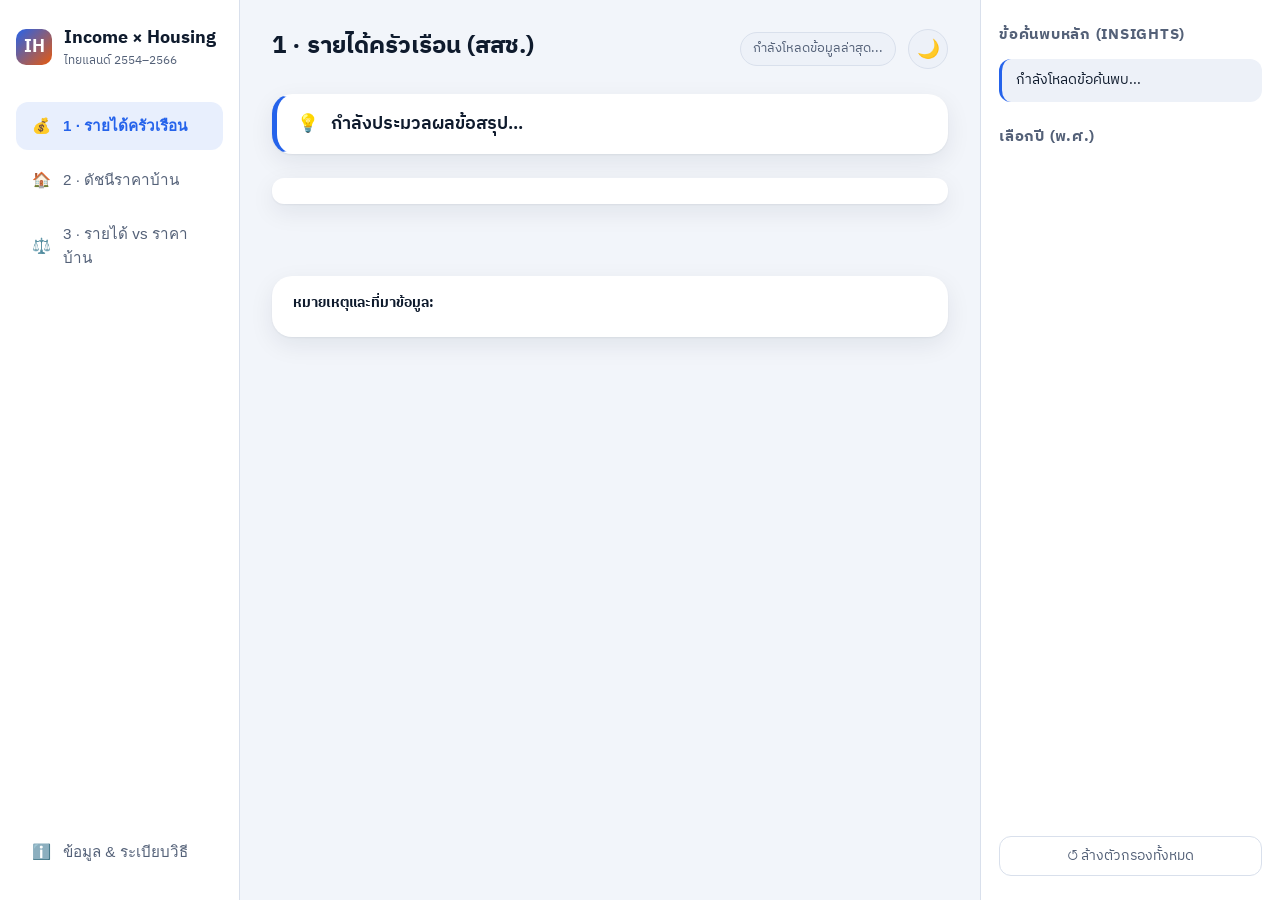
==== app/templates/index.html @ 07d0227c "Complete M1-M7 implementation: full FastAPI backend, interactive frontend, metrics, and test suite -" ====
<!DOCTYPE html>
<html lang="th" data-theme="dark">
<head>
  <meta charset="UTF-8">
  <meta name="viewport" content="width=device-width, initial-scale=1.0">
  <title>Income × Housing Dashboard — รายได้ครัวเรือน vs ดัชนีราคาบ้าน</title>
  
  <!-- Anti-flicker theme init -->
  <script>
    (function() {
      const saved = localStorage.getItem('ihd-theme');
      if (saved) {
        document.documentElement.setAttribute('data-theme', saved);
      } else if (window.matchMedia && window.matchMedia('(prefers-color-scheme: light)').matches) {
        document.documentElement.setAttribute('data-theme', 'light');
      }
    })();
  </script>

  <link rel="stylesheet" href="/static/css/tokens.css">
  <link rel="stylesheet" href="/static/css/app.css">
  
  <!-- Plotly.js CDN -->
  <script src="https://cdn.plot.ly/plotly-2.35.2.min.js" charset="utf-8"></script>
</head>
<body>
  <div class="app-container">
    <!-- ──────────────── Sidebar ──────────────── -->
    <aside class="sidebar">
      <a href="/" class="brand">
        <div class="brand-icon">IH</div>
        <div>
          <div>Income × Housing</div>
          <div style="font-size: 0.75rem; color: var(--text-muted); font-weight: 400;">ไทยแลนด์ 2554–2566</div>
        </div>
      </a>

      <nav>
        <ul class="nav-menu">
          <li>
            <button class="nav-item active" data-tab="1">
              <span>💰</span>
              <span>1 · รายได้ครัวเรือน</span>
            </button>
          </li>
          <li>
            <button class="nav-item" data-tab="2">
              <span>🏠</span>
              <span>2 · ดัชนีราคาบ้าน</span>
            </button>
          </li>
          <li>
            <button class="nav-item" data-tab="3">
              <span>⚖️</span>
              <span>3 · รายได้ vs ราคาบ้าน</span>
            </button>
          </li>
        </ul>
      </nav>

      <div class="sidebar-footer">
        <button class="nav-item" id="btn-info" onclick="document.getElementById('info-modal').showModal()">
          <span>ℹ️</span>
          <span>ข้อมูล & ระเบียบวิธี</span>
        </button>
      </div>
    </aside>

    <!-- ──────────────── Main Content ──────────────── -->
    <main class="main-content">
      <!-- Topbar -->
      <header class="topbar">
        <div class="topbar-left">
          <h1 class="tab-title" id="tab-title">1 · รายได้ครัวเรือน (สสช.)</h1>
          <div class="active-filter-chips" id="active-filter-chips">
            <!-- Dynamic filter chips rendered by app.js -->
          </div>
        </div>
        <div class="topbar-right">
          <span class="as-of-badge" id="as-of-badge">กำลังโหลดข้อมูลล่าสุด...</span>
          <button class="theme-toggle-btn" id="theme-toggle-btn" title="สลับธีม มืด/สว่าง" aria-label="สลับธีม">
            ☀️
          </button>
        </div>
      </header>

      <!-- Headline Banner -->
      <section class="headline-banner" id="headline-banner" aria-live="polite">
        <span>💡</span>
        <span id="headline-text">กำลังประมวลผลข้อสรุป...</span>
      </section>

      <!-- Filter Controls Toolbar -->
      <section class="filter-toolbar" id="filter-toolbar">
        <!-- Controls injected by app.js based on active tab -->
      </section>

      <!-- KPI Grid -->
      <section class="kpi-grid" id="kpi-container">
        <!-- KPI cards injected by app.js -->
      </section>

      <!-- Charts Grid -->
      <section class="charts-grid" id="charts-container">
        <!-- Plotly cards injected by app.js -->
      </section>

      <!-- Notes / Footnotes -->
      <footer class="notes-card" id="notes-card">
        <strong style="color: var(--text);">หมายเหตุและที่มาข้อมูล:</strong>
        <div id="notes-list"></div>
      </footer>
    </main>

    <!-- ──────────────── Right Insights Drawer ──────────────── -->
    <aside class="insights-sidebar">
      <div class="insights-section">
        <h2 class="insights-title">ข้อค้นพบหลัก (Insights)</h2>
        <ul class="insights-list" id="insights-list">
          <li class="insights-item">กำลังโหลดข้อค้นพบ...</li>
        </ul>
      </div>

      <div class="insights-section">
        <h2 class="insights-title">เลือกปี (พ.ศ.)</h2>
        <div class="year-chips-container" id="year-chips">
          <!-- Year chips injected by app.js -->
        </div>
      </div>

      <div class="insights-section" style="margin-top: auto;">
        <button class="clear-filters-btn" id="clear-filters-btn">
          ↺ ล้างตัวกรองทั้งหมด
        </button>
      </div>
    </aside>
  </div>

  <!-- ──────────────── Info Modal ──────────────── -->
  <dialog id="info-modal" style="background: var(--surface); color: var(--text); border: 1px solid var(--border); border-radius: var(--radius-card); padding: 24px; max-width: 600px; margin: auto; box-shadow: var(--shadow-lg);">
    <div style="display: flex; justify-content: space-between; align-items: center; margin-bottom: 16px;">
      <h2 style="font-size: 1.25rem;">ข้อมูลและระเบียบวิธีวิจัย</h2>
      <button onclick="document.getElementById('info-modal').close()" style="background: none; border: none; font-size: 1.5rem; color: var(--text); cursor: pointer;">&times;</button>
    </div>
    <div style="font-size: 0.9rem; color: var(--text-muted); line-height: 1.6; display: flex; flex-direction: column; gap: 12px;">
      <p><strong>1. รายได้ครัวเรือน:</strong> ข้อมูลจากการสำรวจภาวะเศรษฐกิจและสังคมของครัวเรือน (SES) โดยสำนักงานสถิติแห่งชาติ (สสช.) ทุก 2 ปี (8 รอบ 2554–2568) แสดงเป็นรายได้เฉลี่ยต่อเดือนต่อครัวเรือนในราคาตามปี (nominal)</p>
      <p><strong>2. ดัชนีราคาที่อยู่อาศัย:</strong> จัดทำโดยธนาคารแห่งประเทศไทย (ธปท.) ฐาน 2554 = 100 ใช้ Hedonic regression แบบเฉลี่ยเคลื่อนที่ 3 เดือน</p>
      <p><strong>3. การเปรียบเทียบ:</strong> คำนวณเป็นดัชนีราคาต่อรายได้ (Price-to-Income Index) โดย rebase ให้ปีต้นช่วง = 100 หากมากกว่า 100 แสดงว่าราคาบ้านโตเร็วกว่ารายได้ ("ซื้อยากขึ้น")</p>
      <p style="color: var(--warning);"><strong>ข้อควรระวัง:</strong> ข้อมูลนี้เปรียบเทียบอัตราการเติบโต ไม่ใช่ระดับราคาบ้านเป็นบาท จึงไม่สามารถคำนวณจำนวนปีของรายได้ที่ต้องใช้ซื้อบ้านได้</p>
    </div>
  </dialog>

  <script src="/static/js/app.js"></script>
</body>
</html>
---- static/css/tokens.css ----
/* Design tokens for Income × Housing Dashboard */
@import url('https://fonts.googleapis.com/css2?family=IBM+Plex+Sans+Thai:wght@300;400;500;600;700&display=swap');

:root {
  --font-family: 'IBM Plex Sans Thai', 'Noto Sans Thai', 'Sarabun', system-ui, -apple-system, sans-serif;
  --radius-card: 20px;
  --radius-btn: 12px;
  --radius-chip: 9999px;
  --radius-sm: 8px;
  --transition-fast: 150ms cubic-bezier(0.4, 0, 0.2, 1);
  --shadow-sm: 0 1px 2px rgba(15, 27, 45, 0.06);
  --shadow-lg: 0 8px 24px rgba(15, 27, 45, 0.08);
}

[data-theme="dark"] {
  --bg: #0E1116;
  --surface: #161B22;
  --surface-2: #1D232C;
  --border: #2B3340;
  --text: #EEF1F6;
  --text-muted: #9AA6B8;
  --blue: #4F8FF7;
  --blue-strong: #2F6FEB;
  --blue-soft: rgba(79, 143, 247, 0.16);
  --orange: #FF7A2E;
  --orange-soft: rgba(255, 122, 46, 0.16);
  --positive: #34D399;
  --negative: #F87171;
  --warning: #FBBF24;
  --focus: #7DB0FF;
  --card-border: 1px solid var(--border);
  --card-shadow: none;
}

[data-theme="light"] {
  --bg: #F2F5FA;
  --surface: #FFFFFF;
  --surface-2: #EDF1F8;
  --border: #D9E0EC;
  --text: #0F1B2D;
  --text-muted: #546178;
  --blue: #2563EB;
  --blue-strong: #1D4ED8;
  --blue-soft: rgba(37, 99, 235, 0.10);
  --orange: #E8590C;
  --orange-soft: rgba(232, 89, 12, 0.10);
  --positive: #059669;
  --negative: #DC2626;
  --warning: #B45309;
  --focus: #1D4ED8;
  --card-border: 1px solid transparent;
  --card-shadow: var(--shadow-sm), var(--shadow-lg);
}

* {
  box-sizing: border-box;
  margin: 0;
  padding: 0;
}

body {
  font-family: var(--font-family);
  background-color: var(--bg);
  color: var(--text);
  line-height: 1.5;
  transition: background-color var(--transition-fast), color var(--transition-fast);
  -webkit-font-smoothing: antialiased;
}

.tabular-nums {
  font-variant-numeric: tabular-nums;
}
---- static/css/app.css ----
/* Application Styles */

/* ──────────────── App Layout ──────────────── */
.app-container {
  display: grid;
  grid-template-columns: 240px 1fr 300px;
  min-height: 100vh;
}

@media (max-width: 1279px) {
  .app-container {
    grid-template-columns: 72px 1fr 280px;
  }
}

@media (max-width: 1023px) {
  .app-container {
    grid-template-columns: 1fr;
  }
}

/* ──────────────── Sidebar ──────────────── */
.sidebar {
  background-color: var(--surface);
  border-right: 1px solid var(--border);
  padding: 24px 16px;
  display: flex;
  flex-direction: column;
  gap: 32px;
  position: sticky;
  top: 0;
  height: 100vh;
  z-index: 10;
}

.brand {
  display: flex;
  align-items: center;
  gap: 12px;
  font-weight: 700;
  font-size: 1.15rem;
  color: var(--text);
  text-decoration: none;
}

.brand-icon {
  width: 36px;
  height: 36px;
  border-radius: 10px;
  background: linear-gradient(135deg, var(--blue), var(--orange));
  display: flex;
  align-items: center;
  justify-content: center;
  color: white;
  font-weight: 700;
  font-size: 1.1rem;
}

.nav-menu {
  display: flex;
  flex-direction: column;
  gap: 6px;
  list-style: none;
}

.nav-item {
  display: flex;
  align-items: center;
  gap: 12px;
  padding: 12px 16px;
  border-radius: var(--radius-btn);
  color: var(--text-muted);
  text-decoration: none;
  font-weight: 500;
  font-size: 0.95rem;
  cursor: pointer;
  border: none;
  background: transparent;
  width: 100%;
  text-align: left;
  transition: all var(--transition-fast);
}

.nav-item:hover {
  background-color: var(--surface-2);
  color: var(--text);
}

.nav-item.active {
  background-color: var(--blue-soft);
  color: var(--blue);
  font-weight: 600;
}

.sidebar-footer {
  margin-top: auto;
  display: flex;
  flex-direction: column;
  gap: 8px;
}

/* ──────────────── Main Content ──────────────── */
.main-content {
  padding: 28px 32px;
  display: flex;
  flex-direction: column;
  gap: 24px;
  max-width: 1300px;
  overflow-x: hidden;
}

@media (max-width: 768px) {
  .main-content {
    padding: 16px;
  }
}

/* Top bar */
.topbar {
  display: flex;
  align-items: center;
  justify-content: space-between;
  flex-wrap: wrap;
  gap: 16px;
}

.topbar-left {
  display: flex;
  flex-direction: column;
  gap: 6px;
}

.tab-title {
  font-size: 1.5rem;
  font-weight: 700;
  color: var(--text);
}

.active-filter-chips {
  display: flex;
  flex-wrap: wrap;
  gap: 8px;
  align-items: center;
}

.chip {
  display: inline-flex;
  align-items: center;
  gap: 6px;
  padding: 4px 12px;
  background-color: var(--surface-2);
  border: 1px solid var(--border);
  border-radius: var(--radius-chip);
  font-size: 0.85rem;
  color: var(--text);
}

.chip-blue {
  background-color: var(--blue-soft);
  color: var(--blue);
  border-color: transparent;
}

.chip-orange {
  background-color: var(--orange-soft);
  color: var(--orange);
  border-color: transparent;
}

.chip-remove {
  cursor: pointer;
  background: none;
  border: none;
  color: inherit;
  font-size: 1rem;
  line-height: 1;
  padding: 0 2px;
  border-radius: 50%;
}

.chip-remove:hover {
  background-color: rgba(0, 0, 0, 0.15);
}

.topbar-right {
  display: flex;
  align-items: center;
  gap: 12px;
}

.as-of-badge {
  font-size: 0.8rem;
  color: var(--text-muted);
  background-color: var(--surface-2);
  padding: 6px 12px;
  border-radius: var(--radius-chip);
  border: 1px solid var(--border);
}

.theme-toggle-btn {
  background: var(--surface-2);
  border: 1px solid var(--border);
  color: var(--text);
  width: 40px;
  height: 40px;
  border-radius: 50%;
  cursor: pointer;
  display: flex;
  align-items: center;
  justify-content: center;
  font-size: 1.15rem;
  transition: all var(--transition-fast);
}

.theme-toggle-btn:hover {
  background-color: var(--border);
}

/* Headline banner */
.headline-banner {
  background-color: var(--surface);
  border: var(--card-border);
  box-shadow: var(--card-shadow);
  border-radius: var(--radius-card);
  padding: 16px 20px;
  border-left: 5px solid var(--blue);
  font-size: 1.1rem;
  font-weight: 600;
  color: var(--text);
  display: flex;
  align-items: center;
  gap: 12px;
}

/* Filter Controls Toolbar */
.filter-toolbar {
  display: flex;
  flex-wrap: wrap;
  gap: 12px;
  align-items: center;
  padding: 12px 16px;
  background-color: var(--surface);
  border: var(--card-border);
  box-shadow: var(--card-shadow);
  border-radius: var(--radius-btn);
}

.filter-group {
  display: flex;
  align-items: center;
  gap: 8px;
}

.filter-label {
  font-size: 0.85rem;
  font-weight: 500;
  color: var(--text-muted);
}

.filter-select {
  background-color: var(--surface-2);
  border: 1px solid var(--border);
  color: var(--text);
  padding: 6px 12px;
  border-radius: var(--radius-btn);
  font-family: inherit;
  font-size: 0.85rem;
  cursor: pointer;
  outline: none;
}

.filter-select:focus-visible {
  border-color: var(--focus);
  outline: 2px solid var(--focus);
}

/* ──────────────── KPI Grid ──────────────── */
.kpi-grid {
  display: grid;
  grid-template-columns: repeat(4, 1fr) 220px;
  gap: 16px;
}

@media (max-width: 1200px) {
  .kpi-grid {
    grid-template-columns: repeat(2, 1fr);
  }
}

@media (max-width: 640px) {
  .kpi-grid {
    grid-template-columns: 1fr;
  }
}

.kpi-card {
  background-color: var(--surface);
  border: var(--card-border);
  box-shadow: var(--card-shadow);
  border-radius: var(--radius-card);
  padding: 20px;
  display: flex;
  flex-direction: column;
  gap: 8px;
  position: relative;
  overflow: hidden;
}

.kpi-header {
  display: flex;
  align-items: center;
  justify-content: space-between;
}

.kpi-label {
  font-size: 0.85rem;
  color: var(--text-muted);
  font-weight: 500;
}

.kpi-value-row {
  display: flex;
  align-items: baseline;
  gap: 8px;
}

.kpi-value {
  font-size: 1.75rem;
  font-weight: 700;
  color: var(--text);
}

.kpi-unit {
  font-size: 0.85rem;
  color: var(--text-muted);
}

.kpi-delta {
  display: inline-flex;
  align-items: center;
  gap: 4px;
  font-size: 0.8rem;
  font-weight: 600;
  padding: 2px 8px;
  border-radius: var(--radius-chip);
}

.delta-up {
  background-color: rgba(52, 211, 153, 0.15);
  color: var(--positive);
}

.delta-down {
  background-color: rgba(248, 113, 113, 0.15);
  color: var(--negative);
}

.ring-card {
  background-color: var(--surface);
  border: var(--card-border);
  box-shadow: var(--card-shadow);
  border-radius: var(--radius-card);
  padding: 20px;
  display: flex;
  flex-direction: column;
  align-items: center;
  justify-content: center;
  text-align: center;
  gap: 8px;
}

.ring-value {
  font-size: 2rem;
  font-weight: 700;
  color: var(--blue);
}

.ring-label {
  font-size: 0.85rem;
  color: var(--text-muted);
  font-weight: 500;
}

/* ──────────────── Charts Grid ──────────────── */
.charts-grid {
  display: grid;
  grid-template-columns: repeat(2, 1fr);
  gap: 20px;
}

@media (max-width: 900px) {
  .charts-grid {
    grid-template-columns: 1fr;
  }
}

.chart-card {
  background-color: var(--surface);
  border: var(--card-border);
  box-shadow: var(--card-shadow);
  border-radius: var(--radius-card);
  padding: 20px;
  display: flex;
  flex-direction: column;
  gap: 12px;
  min-height: 440px;
  position: relative;
}

.chart-card-full {
  grid-column: 1 / -1;
}

.chart-header {
  display: flex;
  align-items: center;
  justify-content: space-between;
  gap: 12px;
}

.chart-title {
  font-size: 1.05rem;
  font-weight: 600;
  color: var(--text);
}

.chart-actions {
  display: flex;
  gap: 6px;
}

.btn-tool {
  background-color: var(--surface-2);
  border: 1px solid var(--border);
  color: var(--text-muted);
  font-family: inherit;
  font-size: 0.8rem;
  font-weight: 500;
  padding: 4px 10px;
  border-radius: var(--radius-btn);
  cursor: pointer;
  display: inline-flex;
  align-items: center;
  gap: 4px;
  transition: all var(--transition-fast);
}

.btn-tool:hover {
  background-color: var(--border);
  color: var(--text);
}

.btn-tool.active {
  background-color: var(--blue-soft);
  color: var(--blue);
  border-color: var(--blue);
}

/* Collapsible summary */
.summary-panel {
  background-color: var(--surface-2);
  border: 1px solid var(--border);
  border-radius: var(--radius-btn);
  padding: 14px 16px;
  display: flex;
  flex-direction: column;
  gap: 8px;
  font-size: 0.9rem;
}

.summary-headline {
  font-weight: 600;
  color: var(--text);
}

.summary-bullets {
  list-style-type: disc;
  padding-left: 20px;
  color: var(--text-muted);
}

.summary-caution {
  font-size: 0.8rem;
  color: var(--warning);
  display: flex;
  align-items: center;
  gap: 6px;
  margin-top: 4px;
}

.plotly-container {
  width: 100%;
  flex: 1;
  min-height: 350px;
}

/* Table View */
.table-container {
  width: 100%;
  overflow-x: auto;
  max-height: 380px;
  border-radius: var(--radius-sm);
  border: 1px solid var(--border);
  display: none;
}

.table-container.active {
  display: block;
}

.data-table {
  width: 100%;
  border-collapse: collapse;
  font-size: 0.85rem;
  text-align: left;
}

.data-table th {
  background-color: var(--surface-2);
  color: var(--text);
  padding: 10px 14px;
  font-weight: 600;
  position: sticky;
  top: 0;
  border-bottom: 1px solid var(--border);
}

.data-table td {
  padding: 8px 14px;
  border-bottom: 1px solid var(--border);
  color: var(--text-muted);
}

.data-table tr:hover td {
  background-color: var(--surface-2);
  color: var(--text);
}

/* Notice for empty / unavailable series */
.empty-notice {
  background-color: rgba(248, 113, 113, 0.1);
  border: 1px dashed var(--negative);
  color: var(--negative);
  border-radius: var(--radius-btn);
  padding: 14px 16px;
  font-size: 0.9rem;
  text-align: center;
  margin-top: 8px;
}

/* ──────────────── Right Drawer / Insights Panel ──────────────── */
.insights-sidebar {
  background-color: var(--surface);
  border-left: 1px solid var(--border);
  padding: 24px 18px;
  display: flex;
  flex-direction: column;
  gap: 24px;
  height: 100vh;
  position: sticky;
  top: 0;
  overflow-y: auto;
}

.insights-section {
  display: flex;
  flex-direction: column;
  gap: 12px;
}

.insights-title {
  font-size: 0.95rem;
  font-weight: 700;
  text-transform: uppercase;
  letter-spacing: 0.05em;
  color: var(--text-muted);
}

.insights-list {
  display: flex;
  flex-direction: column;
  gap: 10px;
  list-style: none;
}

.insights-item {
  background-color: var(--surface-2);
  border-radius: var(--radius-btn);
  padding: 12px 14px;
  font-size: 0.85rem;
  line-height: 1.4;
  color: var(--text);
  border-left: 3px solid var(--blue);
}

.year-chips-container {
  display: flex;
  flex-wrap: wrap;
  gap: 6px;
}

.year-chip {
  padding: 6px 10px;
  border-radius: var(--radius-btn);
  border: 1px solid var(--border);
  background-color: var(--surface-2);
  color: var(--text-muted);
  font-size: 0.8rem;
  cursor: pointer;
  font-weight: 500;
  transition: all var(--transition-fast);
}

.year-chip:hover {
  background-color: var(--border);
  color: var(--text);
}

.year-chip.active {
  background-color: var(--blue);
  color: white;
  border-color: var(--blue);
  font-weight: 600;
}

.clear-filters-btn {
  background-color: transparent;
  border: 1px solid var(--border);
  color: var(--text-muted);
  padding: 8px 12px;
  border-radius: var(--radius-btn);
  font-family: inherit;
  font-size: 0.85rem;
  cursor: pointer;
  transition: all var(--transition-fast);
}

.clear-filters-btn:hover {
  background-color: var(--surface-2);
  color: var(--text);
}

/* ──────────────── Notes & Modal ──────────────── */
.notes-card {
  background-color: var(--surface);
  border: var(--card-border);
  box-shadow: var(--card-shadow);
  border-radius: var(--radius-card);
  padding: 16px 20px;
  font-size: 0.85rem;
  color: var(--text-muted);
  display: flex;
  flex-direction: column;
  gap: 6px;
}

/* Accessible focus ring */
button:focus-visible, select:focus-visible, a:focus-visible {
  outline: 2px solid var(--focus);
  outline-offset: 2px;
}
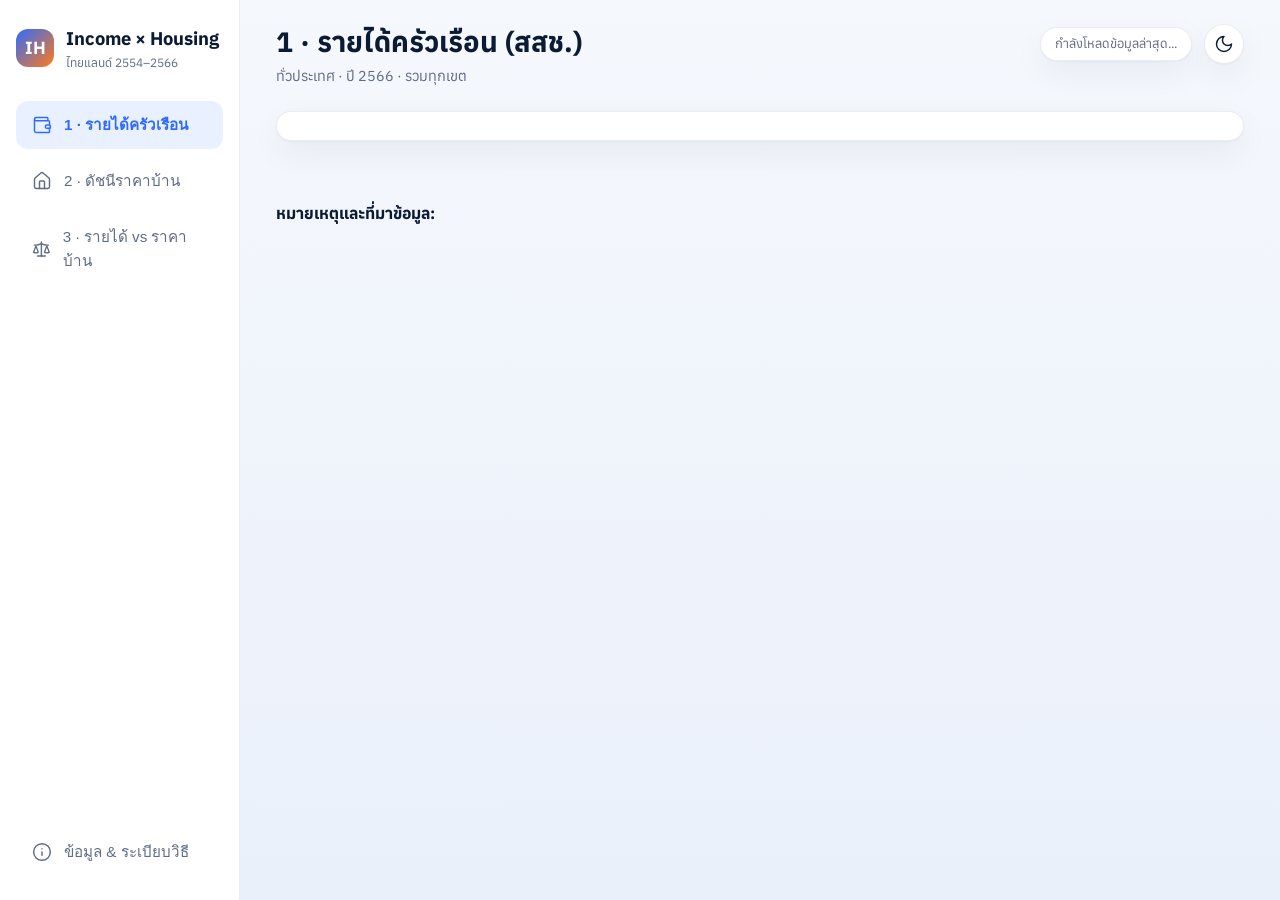
==== commit c5f66eae: "feat: complete Round 2 redesign (Design v2, bug fixes, Tab 3 overhaul, zero emojis, visual verificat" ====
--- a/app/templates/index.html
+++ b/app/templates/index.html
@@ -28,7 +28,7 @@
     <!-- ──────────────── Sidebar ──────────────── -->
     <aside class="sidebar">
       <a href="/" class="brand">
-        <div class="brand-icon">IH</div>
+        <div class="brand-icon-box">IH</div>
         <div>
           <div>Income × Housing</div>
           <div style="font-size: 0.75rem; color: var(--text-muted); font-weight: 400;">ไทยแลนด์ 2554–2566</div>
@@ -39,19 +39,19 @@
         <ul class="nav-menu">
           <li>
             <button class="nav-item active" data-tab="1">
-              <span>💰</span>
+              <svg class="nav-icon" viewBox="0 0 24 24" fill="none" stroke="currentColor" stroke-width="1.75" stroke-linecap="round" stroke-linejoin="round" aria-hidden="true"><path d="M19 7V4a1 1 0 0 0-1-1H5a2 2 0 0 0 0 4h15a1 1 0 0 1 1 1v4h-3a2 2 0 0 0 0 4h3a1 1 0 0 0 1-1v-2a1 1 0 0 0-1-1"/><path d="M3 5v14a2 2 0 0 0 2 2h15a1 1 0 0 0 1-1v-4"/></svg>
               <span>1 · รายได้ครัวเรือน</span>
             </button>
           </li>
           <li>
             <button class="nav-item" data-tab="2">
-              <span>🏠</span>
+              <svg class="nav-icon" viewBox="0 0 24 24" fill="none" stroke="currentColor" stroke-width="1.75" stroke-linecap="round" stroke-linejoin="round" aria-hidden="true"><path d="M15 21v-8a1 1 0 0 0-1-1h-4a1 1 0 0 0-1 1v8"/><path d="M3 10a2 2 0 0 1 .709-1.528l7-5.999a2 2 0 0 1 2.582 0l7 5.999A2 2 0 0 1 21 10v9a2 2 0 0 1-2 2H5a2 2 0 0 1-2-2z"/></svg>
               <span>2 · ดัชนีราคาบ้าน</span>
             </button>
           </li>
           <li>
             <button class="nav-item" data-tab="3">
-              <span>⚖️</span>
+              <svg class="nav-icon" viewBox="0 0 24 24" fill="none" stroke="currentColor" stroke-width="1.75" stroke-linecap="round" stroke-linejoin="round" aria-hidden="true"><path d="m16 16 3-8 3 8c-.87.65-1.92 1-3 1s-2.13-.35-3-1Z"/><path d="m2 16 3-8 3 8c-.87.65-1.92 1-3 1s-2.13-.35-3-1Z"/><path d="M7 21h10"/><path d="M12 3v18"/><path d="M3 7h2c2 0 5-1 7-2 2 1 5 2 7 2h2"/></svg>
               <span>3 · รายได้ vs ราคาบ้าน</span>
             </button>
           </li>
@@ -60,7 +60,7 @@
 
       <div class="sidebar-footer">
         <button class="nav-item" id="btn-info" onclick="document.getElementById('info-modal').showModal()">
-          <span>ℹ️</span>
+          <svg class="nav-icon" viewBox="0 0 24 24" fill="none" stroke="currentColor" stroke-width="1.75" stroke-linecap="round" stroke-linejoin="round" aria-hidden="true"><circle cx="12" cy="12" r="10"/><path d="M12 16v-4"/><path d="M12 8h.01"/></svg>
           <span>ข้อมูล & ระเบียบวิธี</span>
         </button>
       </div>
@@ -72,37 +72,28 @@
       <header class="topbar">
         <div class="topbar-left">
           <h1 class="tab-title" id="tab-title">1 · รายได้ครัวเรือน (สสช.)</h1>
-          <div class="active-filter-chips" id="active-filter-chips">
-            <!-- Dynamic filter chips rendered by app.js -->
-          </div>
+          <div class="tab-status-line" id="tab-status-line">ทั่วประเทศ · ปี 2566 · รวมทุกเขต</div>
         </div>
         <div class="topbar-right">
           <span class="as-of-badge" id="as-of-badge">กำลังโหลดข้อมูลล่าสุด...</span>
           <button class="theme-toggle-btn" id="theme-toggle-btn" title="สลับธีม มืด/สว่าง" aria-label="สลับธีม">
-            ☀️
           </button>
         </div>
       </header>
 
-      <!-- Headline Banner -->
-      <section class="headline-banner" id="headline-banner" aria-live="polite">
-        <span>💡</span>
-        <span id="headline-text">กำลังประมวลผลข้อสรุป...</span>
-      </section>
-
-      <!-- Filter Controls Toolbar -->
-      <section class="filter-toolbar" id="filter-toolbar">
-        <!-- Controls injected by app.js based on active tab -->
+      <!-- Sticky Control Bar -->
+      <section class="control-bar" id="control-bar">
+        <!-- Controls rendered dynamically by app.js -->
       </section>
 
       <!-- KPI Grid -->
       <section class="kpi-grid" id="kpi-container">
-        <!-- KPI cards injected by app.js -->
+        <!-- KPI cards rendered dynamically by app.js -->
       </section>
 
-      <!-- Charts Grid -->
-      <section class="charts-grid" id="charts-container">
-        <!-- Plotly cards injected by app.js -->
+      <!-- Charts Grid / Container -->
+      <section class="charts-container" id="charts-container">
+        <!-- Charts rendered dynamically by app.js -->
       </section>
 
       <!-- Notes / Footnotes -->
@@ -111,42 +102,19 @@
         <div id="notes-list"></div>
       </footer>
     </main>
-
-    <!-- ──────────────── Right Insights Drawer ──────────────── -->
-    <aside class="insights-sidebar">
-      <div class="insights-section">
-        <h2 class="insights-title">ข้อค้นพบหลัก (Insights)</h2>
-        <ul class="insights-list" id="insights-list">
-          <li class="insights-item">กำลังโหลดข้อค้นพบ...</li>
-        </ul>
-      </div>
-
-      <div class="insights-section">
-        <h2 class="insights-title">เลือกปี (พ.ศ.)</h2>
-        <div class="year-chips-container" id="year-chips">
-          <!-- Year chips injected by app.js -->
-        </div>
-      </div>
-
-      <div class="insights-section" style="margin-top: auto;">
-        <button class="clear-filters-btn" id="clear-filters-btn">
-          ↺ ล้างตัวกรองทั้งหมด
-        </button>
-      </div>
-    </aside>
   </div>
 
   <!-- ──────────────── Info Modal ──────────────── -->
   <dialog id="info-modal" style="background: var(--surface); color: var(--text); border: 1px solid var(--border); border-radius: var(--radius-card); padding: 24px; max-width: 600px; margin: auto; box-shadow: var(--shadow-lg);">
     <div style="display: flex; justify-content: space-between; align-items: center; margin-bottom: 16px;">
       <h2 style="font-size: 1.25rem;">ข้อมูลและระเบียบวิธีวิจัย</h2>
-      <button onclick="document.getElementById('info-modal').close()" style="background: none; border: none; font-size: 1.5rem; color: var(--text); cursor: pointer;">&times;</button>
+      <button onclick="document.getElementById('info-modal').close()" style="background: none; border: none; font-size: 1.5rem; color: var(--text); cursor: pointer;" aria-label="ปิด">&times;</button>
     </div>
     <div style="font-size: 0.9rem; color: var(--text-muted); line-height: 1.6; display: flex; flex-direction: column; gap: 12px;">
       <p><strong>1. รายได้ครัวเรือน:</strong> ข้อมูลจากการสำรวจภาวะเศรษฐกิจและสังคมของครัวเรือน (SES) โดยสำนักงานสถิติแห่งชาติ (สสช.) ทุก 2 ปี (8 รอบ 2554–2568) แสดงเป็นรายได้เฉลี่ยต่อเดือนต่อครัวเรือนในราคาตามปี (nominal)</p>
       <p><strong>2. ดัชนีราคาที่อยู่อาศัย:</strong> จัดทำโดยธนาคารแห่งประเทศไทย (ธปท.) ฐาน 2554 = 100 ใช้ Hedonic regression แบบเฉลี่ยเคลื่อนที่ 3 เดือน</p>
       <p><strong>3. การเปรียบเทียบ:</strong> คำนวณเป็นดัชนีราคาต่อรายได้ (Price-to-Income Index) โดย rebase ให้ปีต้นช่วง = 100 หากมากกว่า 100 แสดงว่าราคาบ้านโตเร็วกว่ารายได้ ("ซื้อยากขึ้น")</p>
-      <p style="color: var(--warning);"><strong>ข้อควรระวัง:</strong> ข้อมูลนี้เปรียบเทียบอัตราการเติบโต ไม่ใช่ระดับราคาบ้านเป็นบาท จึงไม่สามารถคำนวณจำนวนปีของรายได้ที่ต้องใช้ซื้อบ้านได้</p>
+      <p style="color: var(--danger, #E5484D);"><strong>ข้อควรระวัง:</strong> ข้อมูลนี้เปรียบเทียบอัตราการเติบโต ไม่ใช่ระดับราคาบ้านเป็นบาท จึงไม่สามารถคำนวณจำนวนปีของรายได้ที่ต้องใช้ซื้อบ้านได้</p>
     </div>
   </dialog>
 
--- a/static/css/tokens.css
+++ b/static/css/tokens.css
@@ -1,55 +1,59 @@
-/* Design tokens for Income × Housing Dashboard */
-@import url('https://fonts.googleapis.com/css2?family=IBM+Plex+Sans+Thai:wght@300;400;500;600;700&display=swap');
+/* Design tokens v2 for Income × Housing Dashboard */
+@import url('https://fonts.googleapis.com/css2?family=Anuphan:wght@400;500;600;700&display=swap');
 
 :root {
-  --font-family: 'IBM Plex Sans Thai', 'Noto Sans Thai', 'Sarabun', system-ui, -apple-system, sans-serif;
-  --radius-card: 20px;
-  --radius-btn: 12px;
+  --font-family: 'Anuphan', 'Noto Sans Thai', 'Sarabun', system-ui, -apple-system, sans-serif;
+  --radius-card: 24px;
+  --radius-icon: 12px;
+  --radius-btn: 9999px;
   --radius-chip: 9999px;
   --radius-sm: 8px;
-  --transition-fast: 150ms cubic-bezier(0.4, 0, 0.2, 1);
-  --shadow-sm: 0 1px 2px rgba(15, 27, 45, 0.06);
-  --shadow-lg: 0 8px 24px rgba(15, 27, 45, 0.08);
+  --transition-fast: 180ms cubic-bezier(0.4, 0, 0.2, 1);
+  --shadow-light: 0 1px 2px rgba(11, 27, 52, 0.04), 0 12px 32px rgba(11, 27, 52, 0.06);
 }
 
 [data-theme="dark"] {
-  --bg: #0E1116;
-  --surface: #161B22;
-  --surface-2: #1D232C;
-  --border: #2B3340;
-  --text: #EEF1F6;
-  --text-muted: #9AA6B8;
-  --blue: #4F8FF7;
-  --blue-strong: #2F6FEB;
-  --blue-soft: rgba(79, 143, 247, 0.16);
-  --orange: #FF7A2E;
-  --orange-soft: rgba(255, 122, 46, 0.16);
+  --bg-gradient: linear-gradient(180deg, #0A0F1A 0%, #0D1424 100%);
+  --bg-solid: #0A0F1A;
+  --surface: #111827;
+  --surface-2: #1A2336;
+  --border: rgba(255, 255, 255, 0.08);
+  --text: #EAF0FA;
+  --text-muted: #8FA0BC;
+  --blue: #5B8CFF;
+  --blue-soft: rgba(91, 140, 255, 0.15);
+  --blue-700: #2F55C9;
+  --orange: #FF8A3D;
+  --orange-soft: rgba(255, 138, 61, 0.15);
   --positive: #34D399;
+  --positive-soft: rgba(52, 211, 153, 0.15);
   --negative: #F87171;
-  --warning: #FBBF24;
-  --focus: #7DB0FF;
+  --negative-soft: rgba(248, 113, 113, 0.15);
+  --focus: #5B8CFF;
   --card-border: 1px solid var(--border);
   --card-shadow: none;
 }
 
 [data-theme="light"] {
-  --bg: #F2F5FA;
+  --bg-gradient: linear-gradient(180deg, #F5F8FD 0%, #EAF0FA 100%);
+  --bg-solid: #F5F8FD;
   --surface: #FFFFFF;
-  --surface-2: #EDF1F8;
-  --border: #D9E0EC;
-  --text: #0F1B2D;
-  --text-muted: #546178;
-  --blue: #2563EB;
-  --blue-strong: #1D4ED8;
-  --blue-soft: rgba(37, 99, 235, 0.10);
-  --orange: #E8590C;
-  --orange-soft: rgba(232, 89, 12, 0.10);
-  --positive: #059669;
-  --negative: #DC2626;
-  --warning: #B45309;
-  --focus: #1D4ED8;
-  --card-border: 1px solid transparent;
-  --card-shadow: var(--shadow-sm), var(--shadow-lg);
+  --surface-2: #F1F5FB;
+  --border: rgba(11, 27, 52, 0.08);
+  --text: #0B1B34;
+  --text-muted: #5E6C84;
+  --blue: #2F6BFF;
+  --blue-soft: rgba(47, 107, 255, 0.10);
+  --blue-700: #173DA8;
+  --orange: #FF7A1A;
+  --orange-soft: rgba(255, 122, 26, 0.10);
+  --positive: #0E9F6E;
+  --positive-soft: rgba(14, 159, 110, 0.12);
+  --negative: #E5484D;
+  --negative-soft: rgba(229, 72, 77, 0.12);
+  --focus: #2F6BFF;
+  --card-border: 1px solid var(--border);
+  --card-shadow: var(--shadow-light);
 }
 
 * {
@@ -60,11 +64,13 @@
 
 body {
   font-family: var(--font-family);
-  background-color: var(--bg);
+  background: var(--bg-gradient);
+  background-attachment: fixed;
   color: var(--text);
-  line-height: 1.5;
-  transition: background-color var(--transition-fast), color var(--transition-fast);
+  line-height: 1.6;
+  transition: background var(--transition-fast), color var(--transition-fast);
   -webkit-font-smoothing: antialiased;
+  min-height: 100vh;
 }
 
 .tabular-nums {
--- a/static/css/app.css
+++ b/static/css/app.css
@@ -1,16 +1,10 @@
-/* Application Styles */
+/* Application Styles v2 */
 
 /* ──────────────── App Layout ──────────────── */
 .app-container {
   display: grid;
-  grid-template-columns: 240px 1fr 300px;
+  grid-template-columns: 240px 1fr;
   min-height: 100vh;
-}
-
-@media (max-width: 1279px) {
-  .app-container {
-    grid-template-columns: 72px 1fr 280px;
-  }
 }
 
 @media (max-width: 1023px) {
@@ -26,11 +20,17 @@
   padding: 24px 16px;
   display: flex;
   flex-direction: column;
-  gap: 32px;
+  gap: 28px;
   position: sticky;
   top: 0;
   height: 100vh;
-  z-index: 10;
+  z-index: 20;
+}
+
+@media (max-width: 1023px) {
+  .sidebar {
+    display: none; /* Mobile menu handles navigation */
+  }
 }
 
 .brand {
@@ -43,10 +43,10 @@
   text-decoration: none;
 }
 
-.brand-icon {
-  width: 36px;
-  height: 36px;
-  border-radius: 10px;
+.brand-icon-box {
+  width: 38px;
+  height: 38px;
+  border-radius: var(--radius-icon);
   background: linear-gradient(135deg, var(--blue), var(--orange));
   display: flex;
   align-items: center;
@@ -59,7 +59,7 @@
 .nav-menu {
   display: flex;
   flex-direction: column;
-  gap: 6px;
+  gap: 8px;
   list-style: none;
 }
 
@@ -68,7 +68,7 @@
   align-items: center;
   gap: 12px;
   padding: 12px 16px;
-  border-radius: var(--radius-btn);
+  border-radius: var(--radius-icon);
   color: var(--text-muted);
   text-decoration: none;
   font-weight: 500;
@@ -92,6 +92,15 @@
   font-weight: 600;
 }
 
+.nav-icon {
+  width: 20px;
+  height: 20px;
+  stroke-width: 1.75;
+  display: flex;
+  align-items: center;
+  justify-content: center;
+}
+
 .sidebar-footer {
   margin-top: auto;
   display: flex;
@@ -101,85 +110,47 @@
 
 /* ──────────────── Main Content ──────────────── */
 .main-content {
-  padding: 28px 32px;
-  display: flex;
-  flex-direction: column;
-  gap: 24px;
-  max-width: 1300px;
+  padding: 24px 36px 48px;
+  display: flex;
+  flex-direction: column;
+  gap: 20px;
+  max-width: 1440px;
   overflow-x: hidden;
 }
 
 @media (max-width: 768px) {
   .main-content {
-    padding: 16px;
+    padding: 16px 16px 36px;
   }
 }
 
-/* Top bar */
+/* Topbar Header */
 .topbar {
   display: flex;
-  align-items: center;
+  align-items: flex-start;
   justify-content: space-between;
   flex-wrap: wrap;
   gap: 16px;
+  padding-bottom: 4px;
 }
 
 .topbar-left {
   display: flex;
   flex-direction: column;
-  gap: 6px;
+  gap: 4px;
 }
 
 .tab-title {
-  font-size: 1.5rem;
+  font-size: 1.75rem;
   font-weight: 700;
   color: var(--text);
-}
-
-.active-filter-chips {
-  display: flex;
-  flex-wrap: wrap;
-  gap: 8px;
-  align-items: center;
-}
-
-.chip {
-  display: inline-flex;
-  align-items: center;
-  gap: 6px;
-  padding: 4px 12px;
-  background-color: var(--surface-2);
-  border: 1px solid var(--border);
-  border-radius: var(--radius-chip);
-  font-size: 0.85rem;
-  color: var(--text);
-}
-
-.chip-blue {
-  background-color: var(--blue-soft);
-  color: var(--blue);
-  border-color: transparent;
-}
-
-.chip-orange {
-  background-color: var(--orange-soft);
-  color: var(--orange);
-  border-color: transparent;
-}
-
-.chip-remove {
-  cursor: pointer;
-  background: none;
-  border: none;
-  color: inherit;
-  font-size: 1rem;
-  line-height: 1;
-  padding: 0 2px;
-  border-radius: 50%;
-}
-
-.chip-remove:hover {
-  background-color: rgba(0, 0, 0, 0.15);
+  line-height: 1.3;
+}
+
+.tab-status-line {
+  font-size: 0.9rem;
+  color: var(--text-muted);
+  font-weight: 400;
 }
 
 .topbar-right {
@@ -191,14 +162,15 @@
 .as-of-badge {
   font-size: 0.8rem;
   color: var(--text-muted);
-  background-color: var(--surface-2);
-  padding: 6px 12px;
-  border-radius: var(--radius-chip);
+  background-color: var(--surface);
+  padding: 6px 14px;
+  border-radius: var(--radius-btn);
   border: 1px solid var(--border);
+  box-shadow: var(--card-shadow);
 }
 
 .theme-toggle-btn {
-  background: var(--surface-2);
+  background: var(--surface);
   border: 1px solid var(--border);
   color: var(--text);
   width: 40px;
@@ -208,80 +180,179 @@
   display: flex;
   align-items: center;
   justify-content: center;
-  font-size: 1.15rem;
   transition: all var(--transition-fast);
+  box-shadow: var(--card-shadow);
 }
 
 .theme-toggle-btn:hover {
-  background-color: var(--border);
-}
-
-/* Headline banner */
-.headline-banner {
+  background-color: var(--surface-2);
+}
+
+/* ──────────────── Sticky Control Bar ──────────────── */
+.control-bar {
+  position: sticky;
+  top: 0;
+  z-index: 15;
   background-color: var(--surface);
-  border: var(--card-border);
+  border: 1px solid var(--border);
   box-shadow: var(--card-shadow);
   border-radius: var(--radius-card);
-  padding: 16px 20px;
-  border-left: 5px solid var(--blue);
-  font-size: 1.1rem;
+  padding: 14px 20px;
+  display: flex;
+  flex-wrap: wrap;
+  align-items: center;
+  justify-content: space-between;
+  gap: 14px;
+}
+
+.control-bar-left {
+  display: flex;
+  flex-wrap: wrap;
+  align-items: center;
+  gap: 16px;
+}
+
+.control-group {
+  display: flex;
+  align-items: center;
+  gap: 8px;
+}
+
+.control-label {
+  font-size: 0.85rem;
   font-weight: 600;
-  color: var(--text);
-  display: flex;
-  align-items: center;
-  gap: 12px;
-}
-
-/* Filter Controls Toolbar */
-.filter-toolbar {
+  color: var(--text-muted);
+}
+
+/* Region Radio Chips */
+.region-chips {
   display: flex;
   flex-wrap: wrap;
-  gap: 12px;
-  align-items: center;
-  padding: 12px 16px;
-  background-color: var(--surface);
-  border: var(--card-border);
-  box-shadow: var(--card-shadow);
-  border-radius: var(--radius-btn);
-}
-
-.filter-group {
-  display: flex;
-  align-items: center;
-  gap: 8px;
-}
-
-.filter-label {
-  font-size: 0.85rem;
-  font-weight: 500;
-  color: var(--text-muted);
-}
-
-.filter-select {
-  background-color: var(--surface-2);
-  border: 1px solid var(--border);
-  color: var(--text);
-  padding: 6px 12px;
-  border-radius: var(--radius-btn);
+  gap: 6px;
+  background-color: var(--surface-2);
+  padding: 4px;
+  border-radius: var(--radius-btn);
+}
+
+.region-chip {
+  display: inline-flex;
+  align-items: center;
+  gap: 6px;
+  padding: 5px 12px;
+  border-radius: var(--radius-btn);
+  border: 1px solid transparent;
+  background: transparent;
+  color: var(--text-muted);
   font-family: inherit;
   font-size: 0.85rem;
   cursor: pointer;
+  font-weight: 500;
+  transition: all var(--transition-fast);
+}
+
+.region-chip:hover {
+  color: var(--text);
+}
+
+.region-chip.active {
+  background-color: var(--surface);
+  color: var(--text);
+  font-weight: 700;
+  border-color: var(--border);
+  box-shadow: 0 1px 3px rgba(0, 0, 0, 0.05);
+}
+
+.region-dot {
+  width: 8px;
+  height: 8px;
+  border-radius: 50%;
+  display: inline-block;
+}
+
+/* Year Chips */
+.year-chips-scroll {
+  display: flex;
+  align-items: center;
+  gap: 4px;
+  overflow-x: auto;
+  max-width: 380px;
+  padding: 2px 0;
+}
+
+.year-chip-btn {
+  padding: 4px 10px;
+  border-radius: var(--radius-btn);
+  border: 1px solid transparent;
+  background: transparent;
+  color: var(--text-muted);
+  font-family: inherit;
+  font-size: 0.82rem;
+  cursor: pointer;
+  font-weight: 500;
+  transition: all var(--transition-fast);
+  white-space: nowrap;
+}
+
+.year-chip-btn:hover {
+  background-color: var(--surface-2);
+  color: var(--text);
+}
+
+.year-chip-btn.active {
+  background-color: var(--blue);
+  color: white;
+  font-weight: 700;
+}
+
+/* Select Controls */
+.control-select {
+  background-color: var(--surface-2);
+  border: 1px solid var(--border);
+  color: var(--text);
+  padding: 6px 14px;
+  border-radius: var(--radius-btn);
+  font-family: inherit;
+  font-size: 0.85rem;
+  font-weight: 500;
+  cursor: pointer;
   outline: none;
 }
 
-.filter-select:focus-visible {
+.control-select:focus-visible {
   border-color: var(--focus);
   outline: 2px solid var(--focus);
+}
+
+.btn-ghost-clear {
+  background: transparent;
+  border: 1px dashed var(--border);
+  color: var(--text-muted);
+  padding: 6px 14px;
+  border-radius: var(--radius-btn);
+  font-family: inherit;
+  font-size: 0.85rem;
+  font-weight: 500;
+  cursor: pointer;
+  display: inline-flex;
+  align-items: center;
+  gap: 6px;
+  transition: all var(--transition-fast);
+}
+
+.btn-ghost-clear:hover {
+  background-color: var(--surface-2);
+  color: var(--text);
+  border-color: var(--text-muted);
 }
 
 /* ──────────────── KPI Grid ──────────────── */
 .kpi-grid {
   display: grid;
-  grid-template-columns: repeat(4, 1fr) 220px;
+  grid-template-columns: repeat(4, 1fr);
   gap: 16px;
 }
 
-@media (max-width: 1200px) {
+@media (max-width: 1023px) {
   .kpi-grid {
     grid-template-columns: repeat(2, 1fr);
   }
@@ -298,117 +369,130 @@
   border: var(--card-border);
   box-shadow: var(--card-shadow);
   border-radius: var(--radius-card);
-  padding: 20px;
-  display: flex;
-  flex-direction: column;
-  gap: 8px;
-  position: relative;
-  overflow: hidden;
-}
-
-.kpi-header {
-  display: flex;
-  align-items: center;
-  justify-content: space-between;
+  padding: 20px 24px;
+  display: flex;
+  flex-direction: column;
+  gap: 6px;
+  min-width: 200px;
+}
+
+.kpi-top {
+  display: flex;
+  align-items: center;
+  gap: 10px;
+}
+
+.kpi-icon-box {
+  width: 36px;
+  height: 36px;
+  border-radius: var(--radius-icon);
+  background-color: var(--surface-2);
+  color: var(--blue);
+  display: flex;
+  align-items: center;
+  justify-content: center;
 }
 
 .kpi-label {
   font-size: 0.85rem;
-  color: var(--text-muted);
-  font-weight: 500;
+  font-weight: 600;
+  color: var(--text-muted);
+  white-space: nowrap;
+  overflow: hidden;
+  text-overflow: ellipsis;
 }
 
 .kpi-value-row {
   display: flex;
   align-items: baseline;
-  gap: 8px;
+  gap: 6px;
+  margin-top: 4px;
 }
 
 .kpi-value {
-  font-size: 1.75rem;
+  font-size: 2.1rem;
   font-weight: 700;
   color: var(--text);
+  line-height: 1.1;
 }
 
 .kpi-unit {
-  font-size: 0.85rem;
-  color: var(--text-muted);
-}
-
-.kpi-delta {
+  font-size: 0.8rem;
+  color: var(--text-muted);
+}
+
+.kpi-subline {
+  font-size: 0.8rem;
+  color: var(--text-muted);
+  margin-top: 2px;
+}
+
+.kpi-delta-row {
+  display: flex;
+  align-items: center;
+  gap: 6px;
+  margin-top: 4px;
+}
+
+.kpi-chip {
   display: inline-flex;
   align-items: center;
   gap: 4px;
-  font-size: 0.8rem;
+  font-size: 0.78rem;
   font-weight: 600;
-  padding: 2px 8px;
+  padding: 3px 8px;
   border-radius: var(--radius-chip);
 }
 
-.delta-up {
-  background-color: rgba(52, 211, 153, 0.15);
+.kpi-chip-positive {
+  background-color: var(--positive-soft);
   color: var(--positive);
 }
 
-.delta-down {
-  background-color: rgba(248, 113, 113, 0.15);
+.kpi-chip-negative {
+  background-color: var(--negative-soft);
   color: var(--negative);
 }
 
-.ring-card {
-  background-color: var(--surface);
-  border: var(--card-border);
-  box-shadow: var(--card-shadow);
-  border-radius: var(--radius-card);
-  padding: 20px;
-  display: flex;
-  flex-direction: column;
-  align-items: center;
-  justify-content: center;
-  text-align: center;
-  gap: 8px;
-}
-
-.ring-value {
-  font-size: 2rem;
-  font-weight: 700;
-  color: var(--blue);
-}
-
-.ring-label {
-  font-size: 0.85rem;
-  color: var(--text-muted);
-  font-weight: 500;
-}
-
-/* ──────────────── Charts Grid ──────────────── */
-.charts-grid {
+.kpi-chip-neutral {
+  background-color: var(--surface-2);
+  color: var(--text-muted);
+}
+
+/* ──────────────── Main Charts Grid (Tabs 1 & 2) ──────────────── */
+.main-charts-grid {
   display: grid;
-  grid-template-columns: repeat(2, 1fr);
+  grid-template-columns: 5fr 7fr;
   gap: 20px;
 }
 
-@media (max-width: 900px) {
-  .charts-grid {
+@media (max-width: 1200px) {
+  .main-charts-grid {
     grid-template-columns: 1fr;
   }
 }
 
+.charts-right-stack {
+  display: flex;
+  flex-direction: column;
+  gap: 20px;
+}
+
+/* Chart Card */
 .chart-card {
   background-color: var(--surface);
   border: var(--card-border);
   box-shadow: var(--card-shadow);
   border-radius: var(--radius-card);
-  padding: 20px;
-  display: flex;
-  flex-direction: column;
-  gap: 12px;
-  min-height: 440px;
+  padding: 22px 24px;
+  display: flex;
+  flex-direction: column;
+  gap: 8px;
   position: relative;
 }
 
 .chart-card-full {
-  grid-column: 1 / -1;
+  width: 100%;
 }
 
 .chart-header {
@@ -419,239 +503,113 @@
 }
 
 .chart-title {
-  font-size: 1.05rem;
+  font-size: 1rem;
   font-weight: 600;
   color: var(--text);
 }
 
-.chart-actions {
-  display: flex;
-  gap: 6px;
-}
-
-.btn-tool {
-  background-color: var(--surface-2);
-  border: 1px solid var(--border);
+.chart-read-guide {
+  font-size: 0.8rem;
+  color: var(--text-muted);
+  font-weight: 400;
+  margin-bottom: 4px;
+}
+
+.chart-note {
+  font-size: 0.76rem;
+  color: var(--text-muted);
+  margin-top: 4px;
+}
+
+/* Segmented Control Buttons */
+.segmented-control {
+  display: inline-flex;
+  background-color: var(--surface-2);
+  padding: 3px;
+  border-radius: var(--radius-btn);
+  gap: 2px;
+}
+
+.segmented-btn {
+  background: transparent;
+  border: none;
   color: var(--text-muted);
   font-family: inherit;
-  font-size: 0.8rem;
+  font-size: 0.78rem;
   font-weight: 500;
   padding: 4px 10px;
   border-radius: var(--radius-btn);
   cursor: pointer;
-  display: inline-flex;
-  align-items: center;
-  gap: 4px;
   transition: all var(--transition-fast);
 }
 
-.btn-tool:hover {
-  background-color: var(--border);
-  color: var(--text);
-}
-
-.btn-tool.active {
-  background-color: var(--blue-soft);
-  color: var(--blue);
-  border-color: var(--blue);
-}
-
-/* Collapsible summary */
-.summary-panel {
-  background-color: var(--surface-2);
-  border: 1px solid var(--border);
-  border-radius: var(--radius-btn);
-  padding: 14px 16px;
-  display: flex;
-  flex-direction: column;
-  gap: 8px;
-  font-size: 0.9rem;
-}
-
-.summary-headline {
+.segmented-btn:hover {
+  color: var(--text);
+}
+
+.segmented-btn.active {
+  background-color: var(--surface);
+  color: var(--text);
   font-weight: 600;
-  color: var(--text);
-}
-
-.summary-bullets {
-  list-style-type: disc;
-  padding-left: 20px;
-  color: var(--text-muted);
-}
-
-.summary-caution {
-  font-size: 0.8rem;
-  color: var(--warning);
-  display: flex;
-  align-items: center;
-  gap: 6px;
-  margin-top: 4px;
-}
-
+  box-shadow: 0 1px 2px rgba(0, 0, 0, 0.05);
+}
+
+/* Plotly Container */
 .plotly-container {
   width: 100%;
   flex: 1;
-  min-height: 350px;
-}
-
-/* Table View */
-.table-container {
-  width: 100%;
-  overflow-x: auto;
-  max-height: 380px;
-  border-radius: var(--radius-sm);
+}
+
+/* Empty Notice */
+.empty-notice {
+  background-color: var(--surface-2);
+  border: 1px dashed var(--border);
+  color: var(--text-muted);
+  border-radius: var(--radius-icon);
+  padding: 16px;
+  font-size: 0.85rem;
+  text-align: center;
+}
+
+/* Treemap Legend */
+.treemap-legend {
+  display: flex;
+  flex-wrap: wrap;
+  gap: 14px;
+  margin-top: 8px;
+  padding-top: 8px;
+  border-top: 1px solid var(--border);
+}
+
+.treemap-legend-item {
+  display: inline-flex;
+  align-items: center;
+  gap: 6px;
+  font-size: 0.8rem;
+  color: var(--text-muted);
+}
+
+.treemap-legend-dot {
+  width: 10px;
+  height: 10px;
+  border-radius: 3px;
+}
+
+/* ──────────────── Modal ──────────────── */
+dialog {
+  background: var(--surface);
+  color: var(--text);
   border: 1px solid var(--border);
-  display: none;
-}
-
-.table-container.active {
-  display: block;
-}
-
-.data-table {
-  width: 100%;
-  border-collapse: collapse;
-  font-size: 0.85rem;
-  text-align: left;
-}
-
-.data-table th {
-  background-color: var(--surface-2);
-  color: var(--text);
-  padding: 10px 14px;
-  font-weight: 600;
-  position: sticky;
-  top: 0;
-  border-bottom: 1px solid var(--border);
-}
-
-.data-table td {
-  padding: 8px 14px;
-  border-bottom: 1px solid var(--border);
-  color: var(--text-muted);
-}
-
-.data-table tr:hover td {
-  background-color: var(--surface-2);
-  color: var(--text);
-}
-
-/* Notice for empty / unavailable series */
-.empty-notice {
-  background-color: rgba(248, 113, 113, 0.1);
-  border: 1px dashed var(--negative);
-  color: var(--negative);
-  border-radius: var(--radius-btn);
-  padding: 14px 16px;
-  font-size: 0.9rem;
-  text-align: center;
-  margin-top: 8px;
-}
-
-/* ──────────────── Right Drawer / Insights Panel ──────────────── */
-.insights-sidebar {
-  background-color: var(--surface);
-  border-left: 1px solid var(--border);
-  padding: 24px 18px;
-  display: flex;
-  flex-direction: column;
-  gap: 24px;
-  height: 100vh;
-  position: sticky;
-  top: 0;
-  overflow-y: auto;
-}
-
-.insights-section {
-  display: flex;
-  flex-direction: column;
-  gap: 12px;
-}
-
-.insights-title {
-  font-size: 0.95rem;
-  font-weight: 700;
-  text-transform: uppercase;
-  letter-spacing: 0.05em;
-  color: var(--text-muted);
-}
-
-.insights-list {
-  display: flex;
-  flex-direction: column;
-  gap: 10px;
-  list-style: none;
-}
-
-.insights-item {
-  background-color: var(--surface-2);
-  border-radius: var(--radius-btn);
-  padding: 12px 14px;
-  font-size: 0.85rem;
-  line-height: 1.4;
-  color: var(--text);
-  border-left: 3px solid var(--blue);
-}
-
-.year-chips-container {
-  display: flex;
-  flex-wrap: wrap;
-  gap: 6px;
-}
-
-.year-chip {
-  padding: 6px 10px;
-  border-radius: var(--radius-btn);
-  border: 1px solid var(--border);
-  background-color: var(--surface-2);
-  color: var(--text-muted);
-  font-size: 0.8rem;
-  cursor: pointer;
-  font-weight: 500;
-  transition: all var(--transition-fast);
-}
-
-.year-chip:hover {
-  background-color: var(--border);
-  color: var(--text);
-}
-
-.year-chip.active {
-  background-color: var(--blue);
-  color: white;
-  border-color: var(--blue);
-  font-weight: 600;
-}
-
-.clear-filters-btn {
-  background-color: transparent;
-  border: 1px solid var(--border);
-  color: var(--text-muted);
-  padding: 8px 12px;
-  border-radius: var(--radius-btn);
-  font-family: inherit;
-  font-size: 0.85rem;
-  cursor: pointer;
-  transition: all var(--transition-fast);
-}
-
-.clear-filters-btn:hover {
-  background-color: var(--surface-2);
-  color: var(--text);
-}
-
-/* ──────────────── Notes & Modal ──────────────── */
-.notes-card {
-  background-color: var(--surface);
-  border: var(--card-border);
-  box-shadow: var(--card-shadow);
   border-radius: var(--radius-card);
-  padding: 16px 20px;
-  font-size: 0.85rem;
-  color: var(--text-muted);
-  display: flex;
-  flex-direction: column;
-  gap: 6px;
+  padding: 28px;
+  max-width: 640px;
+  margin: auto;
+  box-shadow: 0 20px 40px rgba(0, 0, 0, 0.25);
+}
+
+dialog::backdrop {
+  background: rgba(0, 0, 0, 0.5);
+  backdrop-filter: blur(4px);
 }
 
 /* Accessible focus ring */
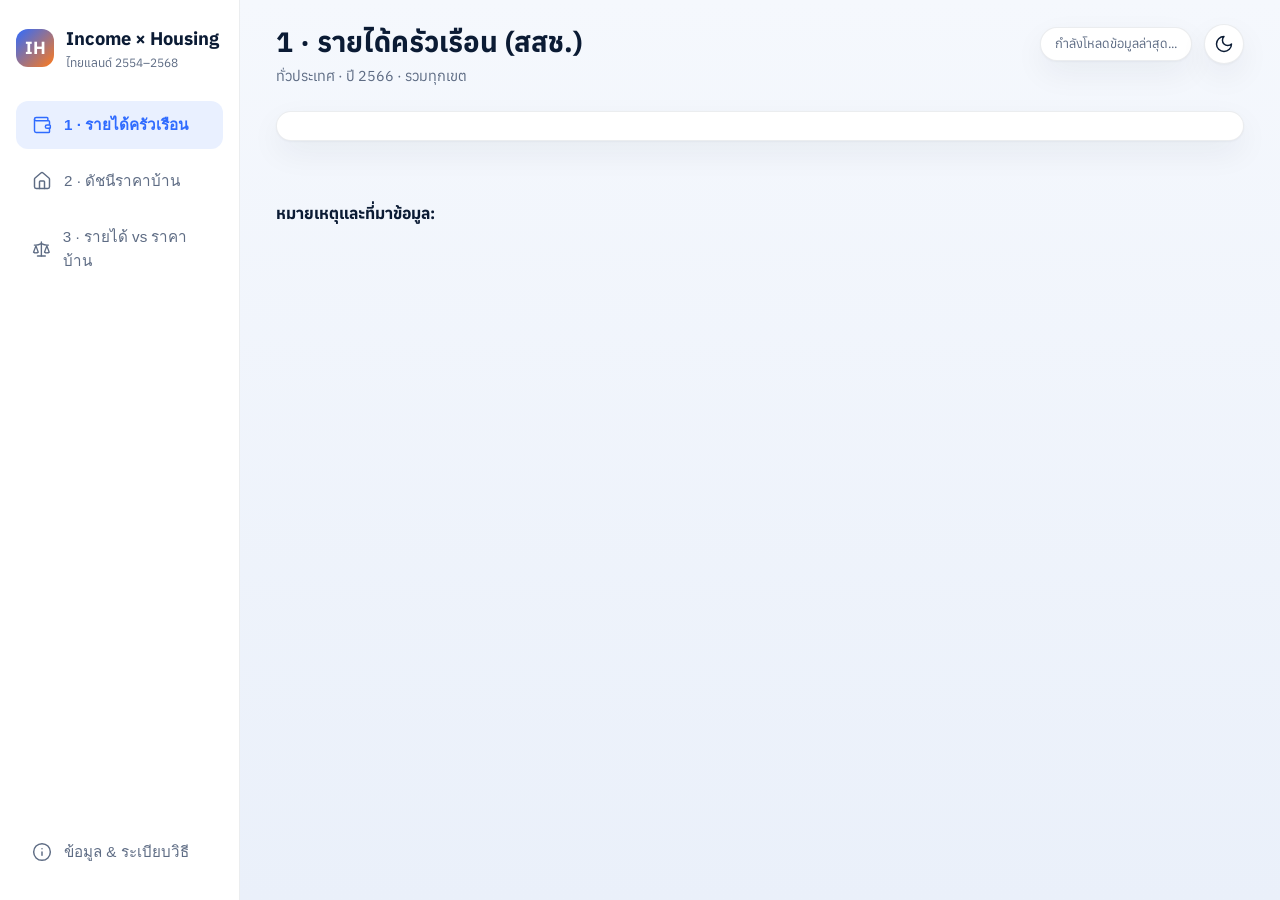
==== commit edf73e34: "feat: expand graph and dashboard year range to 2554-2568" ====
--- a/app/templates/index.html
+++ b/app/templates/index.html
@@ -31,7 +31,7 @@
         <div class="brand-icon-box">IH</div>
         <div>
           <div>Income × Housing</div>
-          <div style="font-size: 0.75rem; color: var(--text-muted); font-weight: 400;">ไทยแลนด์ 2554–2566</div>
+          <div style="font-size: 0.75rem; color: var(--text-muted); font-weight: 400;">ไทยแลนด์ 2554–2568</div>
         </div>
       </a>
 
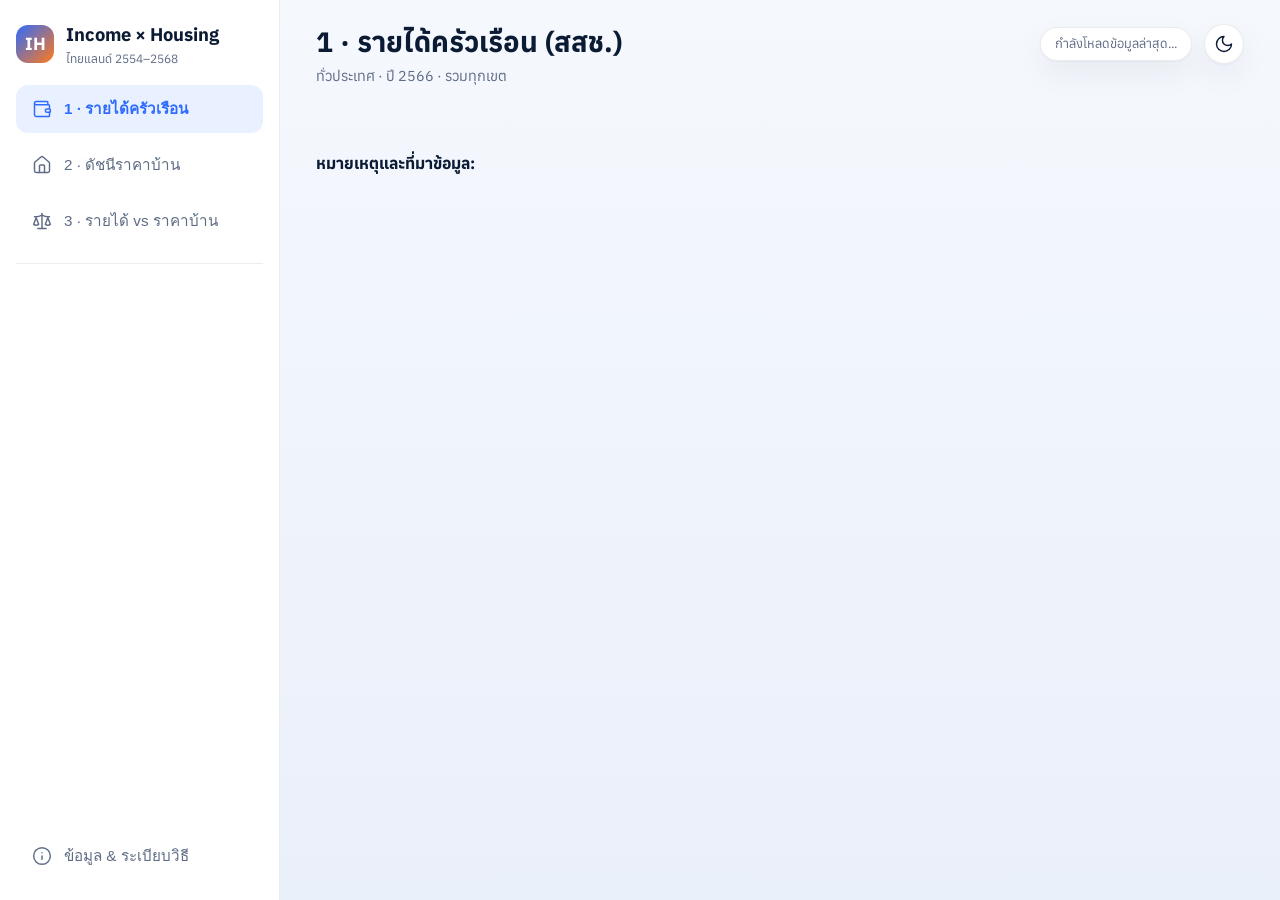
==== commit d9479677: "Add dashboard files" ====
--- a/app/templates/index.html
+++ b/app/templates/index.html
@@ -58,6 +58,13 @@
         </ul>
       </nav>
 
+      <div class="sidebar-divider"></div>
+
+      <!-- Sidebar Filters Section Under Tab 3 -->
+      <section class="sidebar-filters" id="control-bar">
+        <!-- Controls rendered dynamically by app.js -->
+      </section>
+
       <div class="sidebar-footer">
         <button class="nav-item" id="btn-info" onclick="document.getElementById('info-modal').showModal()">
           <svg class="nav-icon" viewBox="0 0 24 24" fill="none" stroke="currentColor" stroke-width="1.75" stroke-linecap="round" stroke-linejoin="round" aria-hidden="true"><circle cx="12" cy="12" r="10"/><path d="M12 16v-4"/><path d="M12 8h.01"/></svg>
@@ -80,11 +87,6 @@
           </button>
         </div>
       </header>
-
-      <!-- Sticky Control Bar -->
-      <section class="control-bar" id="control-bar">
-        <!-- Controls rendered dynamically by app.js -->
-      </section>
 
       <!-- KPI Grid -->
       <section class="kpi-grid" id="kpi-container">
--- a/static/css/app.css
+++ b/static/css/app.css
@@ -3,7 +3,7 @@
 /* ──────────────── App Layout ──────────────── */
 .app-container {
   display: grid;
-  grid-template-columns: 240px 1fr;
+  grid-template-columns: 280px 1fr;
   min-height: 100vh;
 }
 
@@ -17,14 +17,31 @@
 .sidebar {
   background-color: var(--surface);
   border-right: 1px solid var(--border);
-  padding: 24px 16px;
-  display: flex;
-  flex-direction: column;
-  gap: 28px;
+  padding: 20px 16px;
+  display: flex;
+  flex-direction: column;
+  gap: 16px;
   position: sticky;
   top: 0;
   height: 100vh;
   z-index: 20;
+  overflow-y: auto;
+  overflow-x: hidden;
+}
+
+.sidebar::-webkit-scrollbar {
+  width: 5px;
+}
+.sidebar::-webkit-scrollbar-thumb {
+  background: var(--border);
+  border-radius: 4px;
+}
+
+.sidebar-divider {
+  height: 1px;
+  background-color: var(--border);
+  margin: 2px 0;
+  flex-shrink: 0;
 }
 
 @media (max-width: 1023px) {
@@ -188,78 +205,80 @@
   background-color: var(--surface-2);
 }
 
-/* ──────────────── Sticky Control Bar ──────────────── */
-.control-bar {
-  position: sticky;
-  top: 0;
-  z-index: 15;
-  background-color: var(--surface);
+/* ──────────────── Sidebar Filters ──────────────── */
+.sidebar-filters {
+  display: flex;
+  flex-direction: column;
+  gap: 14px;
+}
+
+.sidebar-filters-title {
+  font-size: 0.72rem;
+  font-weight: 700;
+  color: var(--text-muted);
+  text-transform: uppercase;
+  letter-spacing: 0.8px;
+  margin-top: 2px;
+  margin-bottom: -4px;
+}
+
+.sidebar-control-group {
+  display: flex;
+  flex-direction: column;
+  gap: 6px;
+}
+
+.sidebar-control-label {
+  font-size: 0.82rem;
+  font-weight: 600;
+  color: var(--text);
+  display: flex;
+  justify-content: space-between;
+  align-items: center;
+}
+
+/* Region Radio Chips (Grid 2-col, National spans 2) */
+.sidebar-region-chips {
+  display: grid;
+  grid-template-columns: 1fr 1fr;
+  gap: 6px;
+}
+
+.sidebar-region-chip {
+  display: inline-flex;
+  align-items: center;
+  gap: 6px;
+  padding: 6px 10px;
+  border-radius: var(--radius-btn);
   border: 1px solid var(--border);
-  box-shadow: var(--card-shadow);
-  border-radius: var(--radius-card);
-  padding: 14px 20px;
-  display: flex;
-  flex-wrap: wrap;
-  align-items: center;
-  justify-content: space-between;
-  gap: 14px;
-}
-
-.control-bar-left {
-  display: flex;
-  flex-wrap: wrap;
-  align-items: center;
-  gap: 16px;
-}
-
-.control-group {
-  display: flex;
-  align-items: center;
-  gap: 8px;
-}
-
-.control-label {
-  font-size: 0.85rem;
-  font-weight: 600;
-  color: var(--text-muted);
-}
-
-/* Region Radio Chips */
-.region-chips {
-  display: flex;
-  flex-wrap: wrap;
-  gap: 6px;
-  background-color: var(--surface-2);
-  padding: 4px;
-  border-radius: var(--radius-btn);
-}
-
-.region-chip {
-  display: inline-flex;
-  align-items: center;
-  gap: 6px;
-  padding: 5px 12px;
-  border-radius: var(--radius-btn);
-  border: 1px solid transparent;
-  background: transparent;
+  background: var(--surface-2);
   color: var(--text-muted);
   font-family: inherit;
-  font-size: 0.85rem;
+  font-size: 0.8rem;
   cursor: pointer;
   font-weight: 500;
   transition: all var(--transition-fast);
-}
-
-.region-chip:hover {
-  color: var(--text);
-}
-
-.region-chip.active {
+  white-space: nowrap;
+  overflow: hidden;
+  text-overflow: ellipsis;
+}
+
+.sidebar-region-chip.span-full {
+  grid-column: span 2;
+  justify-content: center;
+}
+
+.sidebar-region-chip:hover {
+  background-color: var(--surface);
+  color: var(--text);
+  border-color: var(--text-muted);
+}
+
+.sidebar-region-chip.active {
   background-color: var(--surface);
   color: var(--text);
   font-weight: 700;
-  border-color: var(--border);
-  box-shadow: 0 1px 3px rgba(0, 0, 0, 0.05);
+  box-shadow: 0 1px 3px rgba(0, 0, 0, 0.08);
 }
 
 .region-dot {
@@ -267,82 +286,115 @@
   height: 8px;
   border-radius: 50%;
   display: inline-block;
-}
-
-/* Year Chips */
-.year-chips-scroll {
-  display: flex;
-  align-items: center;
+  flex-shrink: 0;
+}
+
+/* Year Chips Grid (4 columns) */
+.sidebar-year-grid {
+  display: grid;
+  grid-template-columns: repeat(4, 1fr);
   gap: 4px;
-  overflow-x: auto;
-  max-width: 380px;
-  padding: 2px 0;
-}
-
-.year-chip-btn {
-  padding: 4px 10px;
+}
+
+.sidebar-year-btn {
+  padding: 5px 0;
+  text-align: center;
   border-radius: var(--radius-btn);
-  border: 1px solid transparent;
-  background: transparent;
+  border: 1px solid var(--border);
+  background: var(--surface-2);
   color: var(--text-muted);
   font-family: inherit;
-  font-size: 0.82rem;
+  font-size: 0.78rem;
   cursor: pointer;
   font-weight: 500;
   transition: all var(--transition-fast);
-  white-space: nowrap;
-}
-
-.year-chip-btn:hover {
-  background-color: var(--surface-2);
-  color: var(--text);
-}
-
-.year-chip-btn.active {
+}
+
+.sidebar-year-btn:hover {
+  background-color: var(--surface);
+  color: var(--text);
+  border-color: var(--text-muted);
+}
+
+.sidebar-year-btn.active {
   background-color: var(--blue);
   color: white;
   font-weight: 700;
-}
-
-/* Select Controls */
-.control-select {
+  border-color: var(--blue);
+}
+
+/* Tab 3 Year Range Row */
+.sidebar-year-range-row {
+  display: grid;
+  grid-template-columns: 1fr auto 1fr;
+  align-items: center;
+  gap: 6px;
+}
+
+/* Select Controls in Sidebar */
+.sidebar-select {
+  width: 100%;
   background-color: var(--surface-2);
   border: 1px solid var(--border);
   color: var(--text);
-  padding: 6px 14px;
+  padding: 7px 10px;
   border-radius: var(--radius-btn);
   font-family: inherit;
-  font-size: 0.85rem;
+  font-size: 0.82rem;
   font-weight: 500;
   cursor: pointer;
   outline: none;
-}
-
-.control-select:focus-visible {
+  transition: all var(--transition-fast);
+}
+
+.sidebar-select:focus-visible {
   border-color: var(--focus);
   outline: 2px solid var(--focus);
 }
 
-.btn-ghost-clear {
+/* Clear Filters Ghost Button */
+.btn-sidebar-clear {
+  width: 100%;
   background: transparent;
   border: 1px dashed var(--border);
   color: var(--text-muted);
-  padding: 6px 14px;
+  padding: 7px 12px;
   border-radius: var(--radius-btn);
   font-family: inherit;
-  font-size: 0.85rem;
+  font-size: 0.8rem;
   font-weight: 500;
   cursor: pointer;
   display: inline-flex;
   align-items: center;
+  justify-content: center;
   gap: 6px;
   transition: all var(--transition-fast);
-}
-
-.btn-ghost-clear:hover {
-  background-color: var(--surface-2);
-  color: var(--text);
-  border-color: var(--text-muted);
+  margin-top: 4px;
+}
+
+.btn-sidebar-clear:hover {
+  background-color: rgba(229, 72, 77, 0.08);
+  border-color: #E5484D;
+  color: #E5484D;
+}
+
+/* ──────────────── Tab 3 Layout ──────────────── */
+.tab3-charts-container {
+  display: flex;
+  flex-direction: column;
+  gap: 20px;
+}
+
+.tab3-mid-grid {
+  display: grid;
+  grid-template-columns: 1fr 1fr;
+  gap: 20px;
+}
+
+@media (max-width: 960px) {
+  .tab3-mid-grid {
+    grid-template-columns: 1fr;
+  }
 }
 
 /* ──────────────── KPI Grid ──────────────── */
